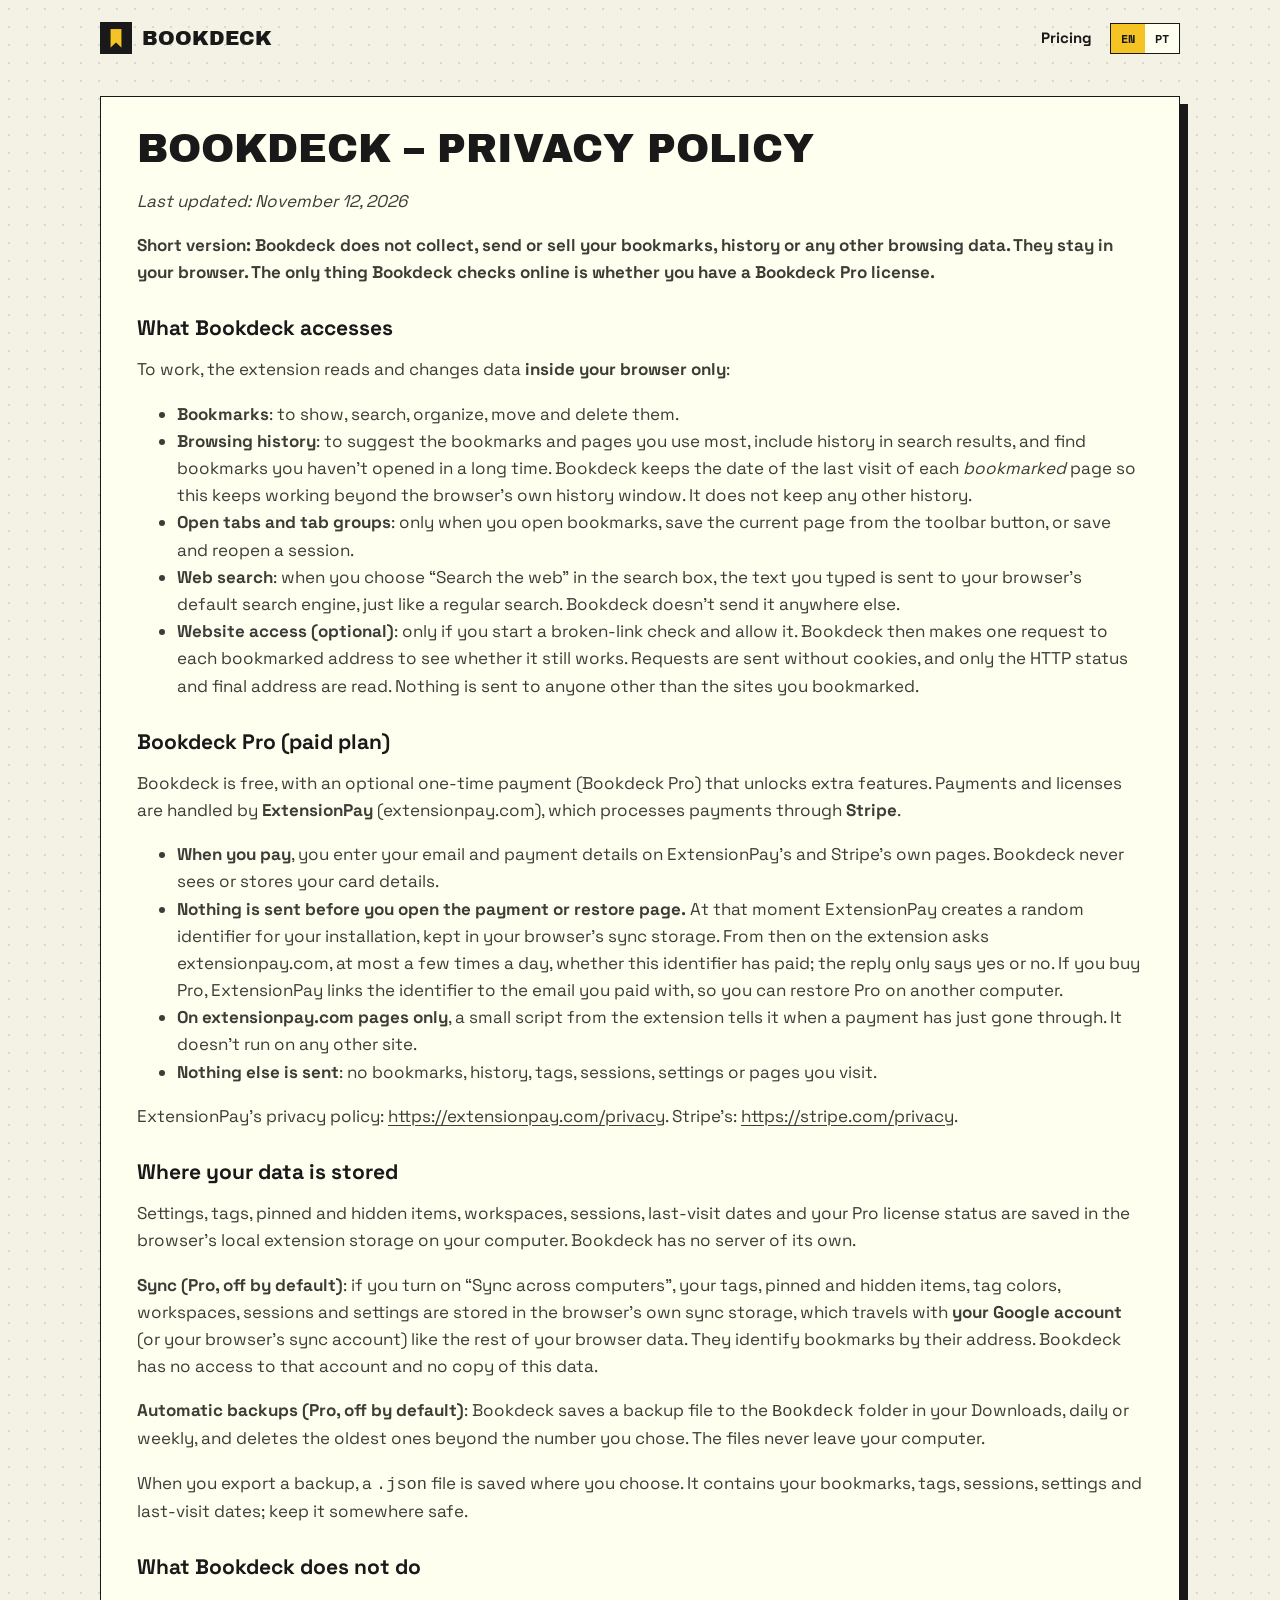
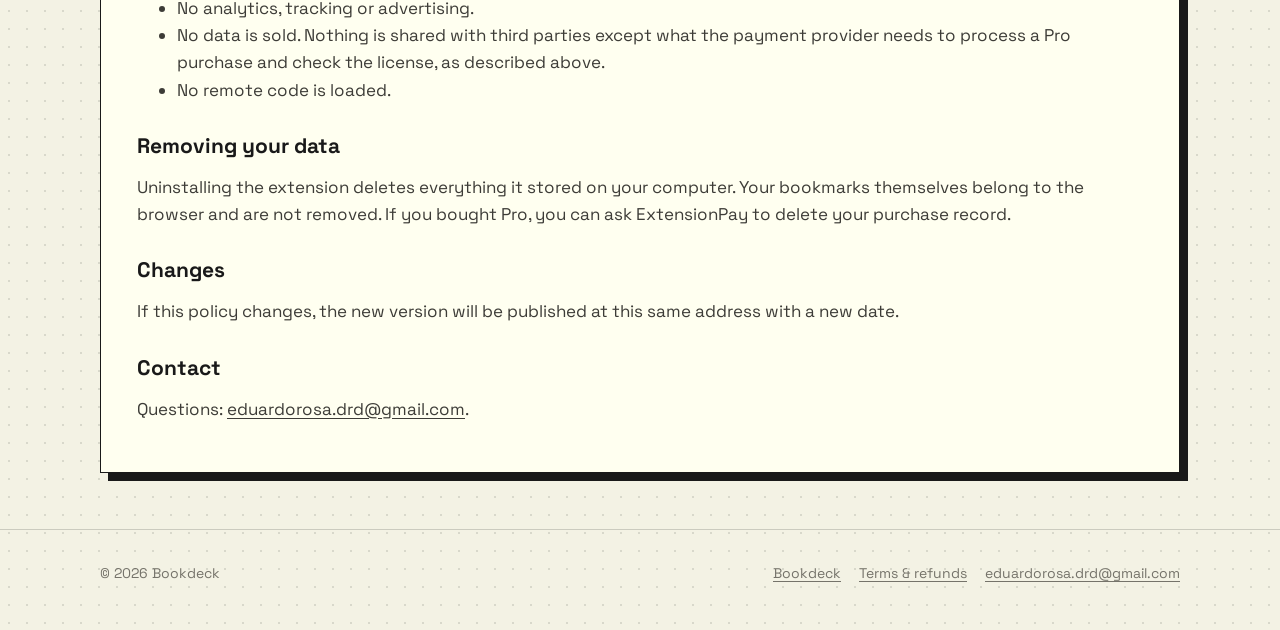
==== privacy.html @ 97731fa0 "Bookdeck site: product, pricing, terms, refunds and privacy Co-Authored-By: Claude Opus 5.5 <noreply" ====
<!doctype html>
<html lang="en" data-lang="en">
<head>
<meta charset="utf-8">
<meta name="viewport" content="width=device-width, initial-scale=1">
<title>Bookdeck – Privacy policy</title>
<link rel="icon" href="img/icon-128.png">
<link rel="stylesheet" href="style.css">
<script src="lang.js"></script>
</head>
<body>
<header class="wrap top">
  <a class="brand" href="./"><img src="img/icon-128.png" alt="">Bookdeck</a>
  <nav class="nav">
    <a href="./#pricing"><span lang="en">Pricing</span><span lang="pt">Preços</span></a>
    <span class="lang"><button data-set-lang="en">EN</button><button data-set-lang="pt">PT</button></span>
  </nav>
</header>
<main class="wrap">
<article class="doc" lang="en">
<h1>Bookdeck – Privacy Policy</h1>
<p><em>Last updated: November 12, 2026</em></p>
<p><strong>Short version: Bookdeck does not collect, send or sell your bookmarks, history or any other browsing data. They stay in your browser. The only thing Bookdeck checks online is whether you have a Bookdeck Pro license.</strong></p>
<h2>What Bookdeck accesses</h2>
<p>To work, the extension reads and changes data <strong>inside your browser only</strong>:</p>
<ul>
<li><strong>Bookmarks</strong>: to show, search, organize, move and delete them.</li>
<li><strong>Browsing history</strong>: to suggest the bookmarks and pages you use most, include history in search results, and find bookmarks you haven&#x27;t opened in a long time. Bookdeck keeps the date of the last visit of each <em>bookmarked</em> page so this keeps working beyond the browser&#x27;s own history window. It does not keep any other history.</li>
<li><strong>Open tabs and tab groups</strong>: only when you open bookmarks, save the current page from the toolbar button, or save and reopen a session.</li>
<li><strong>Web search</strong>: when you choose “Search the web” in the search box, the text you typed is sent to your browser&#x27;s default search engine, just like a regular search. Bookdeck doesn&#x27;t send it anywhere else.</li>
<li><strong>Website access (optional)</strong>: only if you start a broken-link check and allow it. Bookdeck then makes one request to each bookmarked address to see whether it still works. Requests are sent without cookies, and only the HTTP status and final address are read. Nothing is sent to anyone other than the sites you bookmarked.</li>
</ul>
<h2>Bookdeck Pro (paid plan)</h2>
<p>Bookdeck is free, with an optional one-time payment (Bookdeck Pro) that unlocks extra features. Payments and licenses are handled by <strong>ExtensionPay</strong> (extensionpay.com), which processes payments through <strong>Stripe</strong>.</p>
<ul>
<li><strong>When you pay</strong>, you enter your email and payment details on ExtensionPay&#x27;s and Stripe&#x27;s own pages. Bookdeck never sees or stores your card details.</li>
<li><strong>Nothing is sent before you open the payment or restore page.</strong> At that moment ExtensionPay creates a random identifier for your installation, kept in your browser&#x27;s sync storage. From then on the extension asks extensionpay.com, at most a few times a day, whether this identifier has paid; the reply only says yes or no. If you buy Pro, ExtensionPay links the identifier to the email you paid with, so you can restore Pro on another computer.</li>
<li><strong>On extensionpay.com pages only</strong>, a small script from the extension tells it when a payment has just gone through. It doesn&#x27;t run on any other site.</li>
<li><strong>Nothing else is sent</strong>: no bookmarks, history, tags, sessions, settings or pages you visit.</li>
</ul>
<p>ExtensionPay&#x27;s privacy policy: <a href="https://extensionpay.com/privacy">https://extensionpay.com/privacy</a>. Stripe&#x27;s: <a href="https://stripe.com/privacy">https://stripe.com/privacy</a>.</p>
<h2>Where your data is stored</h2>
<p>Settings, tags, pinned and hidden items, workspaces, sessions, last-visit dates and your Pro license status are saved in the browser&#x27;s local extension storage on your computer. Bookdeck has no server of its own.</p>
<p><strong>Sync (Pro, off by default)</strong>: if you turn on “Sync across computers”, your tags, pinned and hidden items, tag colors, workspaces, sessions and settings are stored in the browser&#x27;s own sync storage, which travels with <strong>your Google account</strong> (or your browser&#x27;s sync account) like the rest of your browser data. They identify bookmarks by their address. Bookdeck has no access to that account and no copy of this data.</p>
<p><strong>Automatic backups (Pro, off by default)</strong>: Bookdeck saves a backup file to the <code>Bookdeck</code> folder in your Downloads, daily or weekly, and deletes the oldest ones beyond the number you chose. The files never leave your computer.</p>
<p>When you export a backup, a <code>.json</code> file is saved where you choose. It contains your bookmarks, tags, sessions, settings and last-visit dates; keep it somewhere safe.</p>
<h2>What Bookdeck does not do</h2>
<ul>
<li>No analytics, tracking or advertising.</li>
<li>No data is sold. Nothing is shared with third parties except what the payment provider needs to process a Pro purchase and check the license, as described above.</li>
<li>No remote code is loaded.</li>
</ul>
<h2>Removing your data</h2>
<p>Uninstalling the extension deletes everything it stored on your computer. Your bookmarks themselves belong to the browser and are not removed. If you bought Pro, you can ask ExtensionPay to delete your purchase record.</p>
<h2>Changes</h2>
<p>If this policy changes, the new version will be published at this same address with a new date.</p>
<h2>Contact</h2>
<p>Questions: <a href="mailto:eduardorosa.drd@gmail.com">eduardorosa.drd@gmail.com</a>.</p>
</article>
<article class="doc" lang="pt">
<h1>Bookdeck – Política de Privacidade</h1>
<p><em>Atualizada em 12 de novembro de 2026</em></p>
<p><strong>Resumo: o Bookdeck não coleta, não envia e não vende seus favoritos, seu histórico nem nenhum outro dado de navegação. Eles ficam no seu navegador. A única coisa que o Bookdeck consulta pela internet é se você tem uma licença do Bookdeck Pro.</strong></p>
<h2>O que o Bookdeck acessa</h2>
<p>Para funcionar, a extensão lê e altera dados <strong>somente dentro do seu navegador</strong>:</p>
<ul>
<li><strong>Favoritos</strong>: para mostrar, buscar, organizar, mover e excluir.</li>
<li><strong>Histórico</strong>: para sugerir os favoritos e páginas que você mais usa, incluir o histórico na busca e encontrar favoritos que você não abre há muito tempo. O Bookdeck guarda a data da última visita de cada página <em>que está nos favoritos</em>, para isso continuar funcionando além do período que o navegador guarda. Nenhum outro histórico é guardado.</li>
<li><strong>Abas e grupos de abas</strong>: só quando você abre favoritos, salva a página atual pelo botão da barra ou salva e reabre uma sessão.</li>
<li><strong>Pesquisa na web</strong>: quando você escolhe “Pesquisar na web” na caixa de busca, o texto digitado vai para o mecanismo de busca padrão do seu navegador, como numa busca normal. O Bookdeck não o envia para nenhum outro lugar.</li>
<li><strong>Acesso a sites (opcional)</strong>: só se você iniciar uma verificação de links quebrados e permitir. O Bookdeck faz uma requisição a cada endereço salvo para ver se ainda funciona, sem enviar cookies, lendo apenas o código HTTP e o endereço final. Nada é enviado a ninguém além dos próprios sites que você salvou.</li>
</ul>
<h2>Bookdeck Pro (plano pago)</h2>
<p>O Bookdeck é grátis, com um pagamento único opcional (Bookdeck Pro) que libera recursos extras. Pagamentos e licenças ficam a cargo do <strong>ExtensionPay</strong> (extensionpay.com), que processa os pagamentos pelo <strong>Stripe</strong>.</p>
<ul>
<li><strong>Ao pagar</strong>, você informa seu e-mail e os dados de pagamento nas páginas do próprio ExtensionPay e do Stripe. O Bookdeck nunca vê nem guarda os dados do seu cartão.</li>
<li><strong>Nada é enviado antes de você abrir a página de pagamento ou de recuperação.</strong> Nesse momento o ExtensionPay cria um identificador aleatório para a sua instalação, guardado no armazenamento de sincronização do navegador. A partir daí a extensão pergunta ao extensionpay.com, no máximo algumas vezes por dia, se esse identificador pagou; a resposta diz apenas sim ou não. Se você comprar o Pro, o ExtensionPay associa o identificador ao e-mail usado no pagamento, para você poder recuperar o Pro em outro computador.</li>
<li><strong>Só nas páginas do extensionpay.com</strong>, um pequeno script da extensão avisa quando um pagamento acabou de ser concluído. Ele não roda em nenhum outro site.</li>
<li><strong>Nada mais é enviado</strong>: nenhum favorito, histórico, tag, sessão, configuração ou página visitada.</li>
</ul>
<p>Política de privacidade do ExtensionPay: <a href="https://extensionpay.com/privacy">https://extensionpay.com/privacy</a>. Do Stripe: <a href="https://stripe.com/privacy">https://stripe.com/privacy</a>.</p>
<h2>Onde seus dados ficam</h2>
<p>Configurações, tags, fixados, ocultos, workspaces, sessões, datas de visita e o status da sua licença Pro ficam no armazenamento local da extensão, no seu computador. O Bookdeck não tem servidor próprio.</p>
<p><strong>Sincronização (Pro, desligada por padrão)</strong>: se você ligar “Sincronizar entre computadores”, suas tags, fixados, ocultos, cores de tags, workspaces, sessões e configurações vão para o armazenamento de sincronização do próprio navegador, que acompanha <strong>a sua conta Google</strong> (ou a conta de sincronização do seu navegador), como o restante dos dados do navegador. Os favoritos são identificados pelo endereço. O Bookdeck não tem acesso a essa conta nem cópia desses dados.</p>
<p><strong>Backup automático (Pro, desligado por padrão)</strong>: o Bookdeck salva um arquivo de backup na pasta <code>Bookdeck</code> dos seus Downloads, todo dia ou toda semana, e apaga os mais antigos além da quantidade escolhida. Os arquivos nunca saem do seu computador.</p>
<p>Ao exportar um backup, um arquivo <code>.json</code> é salvo onde você escolher. Ele contém favoritos, tags, sessões, configurações e datas de visita; guarde-o em lugar seguro.</p>
<h2>O que o Bookdeck não faz</h2>
<ul>
<li>Nada de estatísticas de uso, rastreamento ou anúncios.</li>
<li>Nenhum dado é vendido. Nada é compartilhado com terceiros além do que o processador de pagamento precisa para concluir uma compra do Pro e verificar a licença, como descrito acima.</li>
<li>Nenhum código é carregado de fora.</li>
</ul>
<h2>Como apagar seus dados</h2>
<p>Desinstalar a extensão apaga tudo o que ela guardou no seu computador. Seus favoritos pertencem ao navegador e não são removidos. Se você comprou o Pro, pode pedir ao ExtensionPay que apague o registro da compra.</p>
<h2>Mudanças</h2>
<p>Se esta política mudar, a nova versão será publicada neste mesmo endereço, com nova data.</p>
<h2>Contato</h2>
<p>Dúvidas: <a href="mailto:eduardorosa.drd@gmail.com">eduardorosa.drd@gmail.com</a>.</p>
</article>
</main>
<footer>
  <div class="wrap">
    <span>© 2026 Bookdeck</span>
    <nav>
      <a href="./">Bookdeck</a>
      <a href="terms.html"><span lang="en">Terms &amp; refunds</span><span lang="pt">Termos e reembolso</span></a>
      <a href="mailto:eduardorosa.drd@gmail.com">eduardorosa.drd@gmail.com</a>
    </nav>
  </div>
</footer>
</body>
</html>
---- style.css ----
@font-face { font-family: 'Archivo Black'; src: url(fonts/archivo-black-latin-400-normal.woff2) format('woff2'); font-display: swap; }
@font-face { font-family: 'Space Grotesk'; src: url(fonts/space-grotesk-latin-400-normal.woff2) format('woff2'); font-weight: 400; font-display: swap; }
@font-face { font-family: 'Space Grotesk'; src: url(fonts/space-grotesk-latin-700-normal.woff2) format('woff2'); font-weight: 700; font-display: swap; }
@font-face { font-family: 'Space Mono'; src: url(fonts/space-mono-latin-700-normal.woff2) format('woff2'); font-weight: 700; font-display: swap; }

:root {
  --bg: #f3f2e4; --card: #fffff0; --ink: #191919; --text-2: #3d3c37; --text-3: #75736a;
  --accent: #f6c324; --rule: rgba(25, 25, 25, 0.18); --dot: rgba(25, 25, 25, 0.12);
  --display: 'Archivo Black', 'Space Grotesk', system-ui, sans-serif;
  --font: 'Space Grotesk', system-ui, -apple-system, 'Segoe UI', sans-serif;
  --mono: 'Space Mono', ui-monospace, monospace;
  color-scheme: light dark;
}
@media (prefers-color-scheme: dark) {
  :root { --bg: #191919; --card: #222220; --ink: #fffff0; --text-2: #d2d1c4; --text-3: #93928a; --rule: rgba(255, 255, 240, 0.16); --dot: rgba(255, 255, 240, 0.08); }
}

* { box-sizing: border-box; }
html { scroll-behavior: smooth; }
body {
  margin: 0; background: var(--bg); color: var(--ink); font: 17px/1.6 var(--font);
  background-image: radial-gradient(var(--dot) 1.2px, transparent 1.2px); background-size: 18px 18px;
}
a { color: inherit; text-underline-offset: 3px; }
img { max-width: 100%; height: auto; display: block; }

/* one language at a time */
html[data-lang='en'] [lang='pt'], html[data-lang='pt'] [lang='en'] { display: none !important; }

.wrap { width: min(1080px, 100% - 32px); margin: 0 auto; }

/* header */
.top { display: flex; align-items: center; justify-content: space-between; gap: 16px; padding: 22px 0; }
.brand { display: flex; align-items: center; gap: 10px; font-family: var(--display); font-size: 20px; text-transform: uppercase; text-decoration: none; }
.brand img { width: 32px; height: 32px; }
.nav { display: flex; align-items: center; gap: 18px; font-weight: 700; font-size: 15px; }
.nav a { text-decoration: none; }
.nav a:hover { text-decoration: underline; }
.lang { display: inline-flex; border: 1.5px solid var(--ink); background: var(--card); }
.lang button { border: 0; background: none; color: var(--ink); font: 700 12px var(--mono); padding: 6px 10px; cursor: pointer; }
.lang button[aria-pressed='true'] { background: var(--accent); color: #191919; }

/* hero */
.hero { display: grid; grid-template-columns: 1fr 1.15fr; gap: 48px; align-items: center; padding: 40px 0 64px; }
h1 { font-family: var(--display); font-weight: 400; font-size: clamp(36px, 5.4vw, 60px); line-height: 1.02; text-transform: uppercase; margin: 0 0 18px; }
.lead { font-size: 20px; color: var(--text-2); margin: 0 0 28px; }
.cta { display: flex; flex-wrap: wrap; gap: 12px; align-items: center; }
.btn {
  display: inline-flex; align-items: center; gap: 8px; padding: 12px 18px; border: 1.5px solid #191919;
  background: var(--accent); color: #191919; font: 700 15px var(--font); text-decoration: none; box-shadow: 4px 4px 0 #191919;
}
.btn.ghost { background: var(--card); color: var(--ink); border-color: var(--ink); box-shadow: 4px 4px 0 var(--ink); }
.btn[aria-disabled='true'] { opacity: 0.7; cursor: default; }
.note { font: 700 12px var(--mono); color: var(--text-3); text-transform: uppercase; letter-spacing: 0.06em; }
.shot { border: 1.5px solid var(--ink); box-shadow: 8px 8px 0 var(--ink); background: var(--card); }

/* sections */
section { padding: 56px 0; border-top: 1.5px solid var(--rule); }
h2 { font-family: var(--display); font-weight: 400; font-size: clamp(26px, 3.4vw, 36px); text-transform: uppercase; margin: 0 0 24px; line-height: 1.1; }
h3 { font-size: 19px; margin: 0 0 6px; }
.grid3 { display: grid; grid-template-columns: repeat(3, 1fr); gap: 20px; }
.card { background: var(--card); border: 1.5px solid var(--ink); padding: 22px; }
.card p { margin: 0; color: var(--text-2); font-size: 16px; }

/* pricing */
.plans { display: grid; grid-template-columns: 1fr 1fr; gap: 24px; align-items: start; }
.plan { background: var(--card); border: 1.5px solid var(--ink); padding: 26px; }
.plan.pro { box-shadow: 8px 8px 0 var(--accent); border-width: 2px; }
.price { font-family: var(--display); font-size: 44px; line-height: 1; margin: 8px 0 4px; }
.price small { font: 700 14px var(--mono); color: var(--text-3); text-transform: uppercase; margin-left: 6px; }
.plan ul { margin: 18px 0 0; padding: 0; list-style: none; }
.plan li { padding: 8px 0 8px 26px; border-top: 1px solid var(--rule); position: relative; font-size: 16px; }
.plan li::before { content: '✓'; position: absolute; left: 2px; font-weight: 700; }
.fine { color: var(--text-3); font-size: 14px; margin-top: 18px; }

.split { display: grid; grid-template-columns: 1fr 1fr; gap: 40px; align-items: center; }

/* legal pages */
.doc { background: var(--card); border: 1.5px solid var(--ink); box-shadow: 8px 8px 0 var(--ink); padding: 32px 36px; margin: 20px 0 56px; }
.doc h1 { font-size: clamp(28px, 4vw, 40px); }
.doc h2 { font-family: var(--font); font-weight: 700; font-size: 21px; text-transform: none; margin: 30px 0 8px; }
.doc p, .doc li { color: var(--text-2); }

footer { padding: 32px 0 48px; border-top: 1.5px solid var(--rule); font-size: 14px; color: var(--text-3); }
footer .wrap { display: flex; flex-wrap: wrap; gap: 18px; justify-content: space-between; }
footer nav { display: flex; gap: 18px; flex-wrap: wrap; }

@media (max-width: 820px) {
  .hero, .plans, .split, .grid3 { grid-template-columns: 1fr; }
  .hero { padding-top: 16px; gap: 32px; }
  .nav .hide-sm { display: none; }
  .doc { padding: 22px 18px; }
}
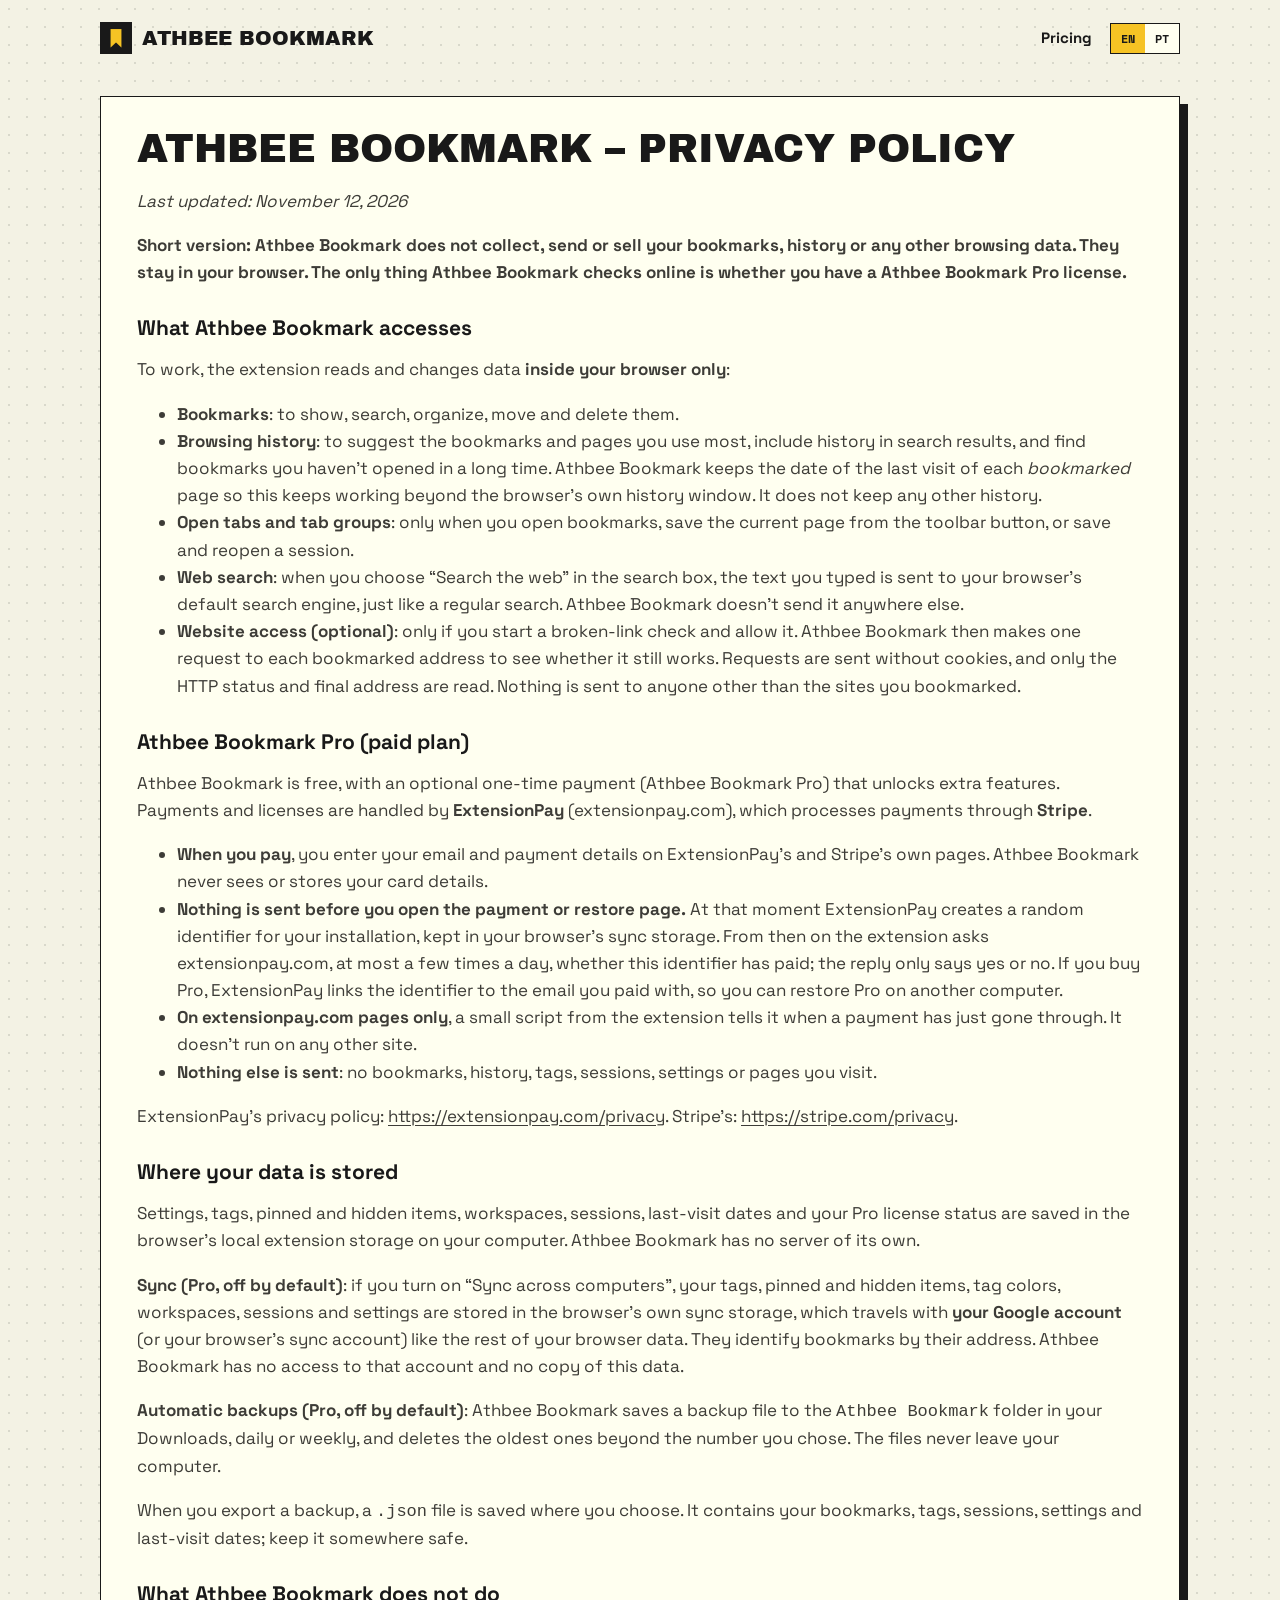
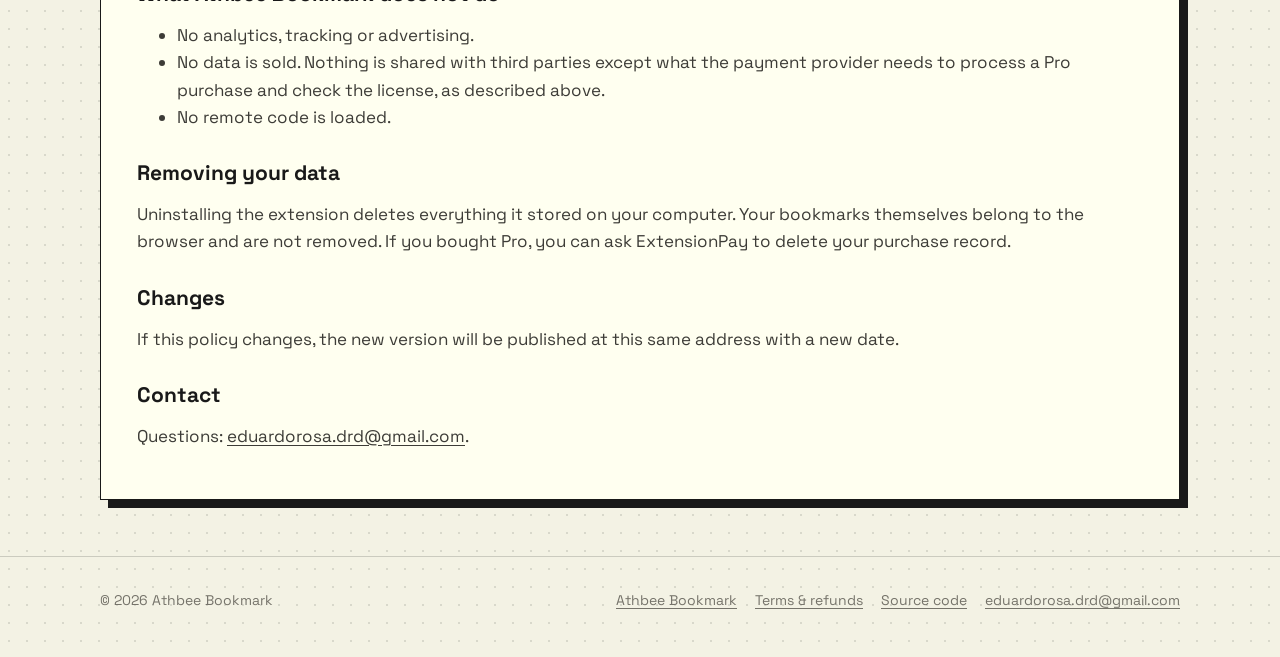
==== commit 103731e1: "Rename to Athbee Bookmark and link to the source code New name across all pages, fresh screenshots, " ====
--- a/privacy.html
+++ b/privacy.html
@@ -3,14 +3,14 @@
 <head>
 <meta charset="utf-8">
 <meta name="viewport" content="width=device-width, initial-scale=1">
-<title>Bookdeck – Privacy policy</title>
+<title>Athbee Bookmark – Privacy policy</title>
 <link rel="icon" href="img/icon-128.png">
 <link rel="stylesheet" href="style.css">
 <script src="lang.js"></script>
 </head>
 <body>
 <header class="wrap top">
-  <a class="brand" href="./"><img src="img/icon-128.png" alt="">Bookdeck</a>
+  <a class="brand" href="./"><img src="img/icon-128.png" alt="">Athbee Bookmark</a>
   <nav class="nav">
     <a href="./#pricing"><span lang="en">Pricing</span><span lang="pt">Preços</span></a>
     <span class="lang"><button data-set-lang="en">EN</button><button data-set-lang="pt">PT</button></span>
@@ -18,33 +18,33 @@
 </header>
 <main class="wrap">
 <article class="doc" lang="en">
-<h1>Bookdeck – Privacy Policy</h1>
+<h1>Athbee Bookmark – Privacy Policy</h1>
 <p><em>Last updated: November 12, 2026</em></p>
-<p><strong>Short version: Bookdeck does not collect, send or sell your bookmarks, history or any other browsing data. They stay in your browser. The only thing Bookdeck checks online is whether you have a Bookdeck Pro license.</strong></p>
-<h2>What Bookdeck accesses</h2>
+<p><strong>Short version: Athbee Bookmark does not collect, send or sell your bookmarks, history or any other browsing data. They stay in your browser. The only thing Athbee Bookmark checks online is whether you have a Athbee Bookmark Pro license.</strong></p>
+<h2>What Athbee Bookmark accesses</h2>
 <p>To work, the extension reads and changes data <strong>inside your browser only</strong>:</p>
 <ul>
 <li><strong>Bookmarks</strong>: to show, search, organize, move and delete them.</li>
-<li><strong>Browsing history</strong>: to suggest the bookmarks and pages you use most, include history in search results, and find bookmarks you haven&#x27;t opened in a long time. Bookdeck keeps the date of the last visit of each <em>bookmarked</em> page so this keeps working beyond the browser&#x27;s own history window. It does not keep any other history.</li>
+<li><strong>Browsing history</strong>: to suggest the bookmarks and pages you use most, include history in search results, and find bookmarks you haven&#x27;t opened in a long time. Athbee Bookmark keeps the date of the last visit of each <em>bookmarked</em> page so this keeps working beyond the browser&#x27;s own history window. It does not keep any other history.</li>
 <li><strong>Open tabs and tab groups</strong>: only when you open bookmarks, save the current page from the toolbar button, or save and reopen a session.</li>
-<li><strong>Web search</strong>: when you choose “Search the web” in the search box, the text you typed is sent to your browser&#x27;s default search engine, just like a regular search. Bookdeck doesn&#x27;t send it anywhere else.</li>
-<li><strong>Website access (optional)</strong>: only if you start a broken-link check and allow it. Bookdeck then makes one request to each bookmarked address to see whether it still works. Requests are sent without cookies, and only the HTTP status and final address are read. Nothing is sent to anyone other than the sites you bookmarked.</li>
+<li><strong>Web search</strong>: when you choose “Search the web” in the search box, the text you typed is sent to your browser&#x27;s default search engine, just like a regular search. Athbee Bookmark doesn&#x27;t send it anywhere else.</li>
+<li><strong>Website access (optional)</strong>: only if you start a broken-link check and allow it. Athbee Bookmark then makes one request to each bookmarked address to see whether it still works. Requests are sent without cookies, and only the HTTP status and final address are read. Nothing is sent to anyone other than the sites you bookmarked.</li>
 </ul>
-<h2>Bookdeck Pro (paid plan)</h2>
-<p>Bookdeck is free, with an optional one-time payment (Bookdeck Pro) that unlocks extra features. Payments and licenses are handled by <strong>ExtensionPay</strong> (extensionpay.com), which processes payments through <strong>Stripe</strong>.</p>
+<h2>Athbee Bookmark Pro (paid plan)</h2>
+<p>Athbee Bookmark is free, with an optional one-time payment (Athbee Bookmark Pro) that unlocks extra features. Payments and licenses are handled by <strong>ExtensionPay</strong> (extensionpay.com), which processes payments through <strong>Stripe</strong>.</p>
 <ul>
-<li><strong>When you pay</strong>, you enter your email and payment details on ExtensionPay&#x27;s and Stripe&#x27;s own pages. Bookdeck never sees or stores your card details.</li>
+<li><strong>When you pay</strong>, you enter your email and payment details on ExtensionPay&#x27;s and Stripe&#x27;s own pages. Athbee Bookmark never sees or stores your card details.</li>
 <li><strong>Nothing is sent before you open the payment or restore page.</strong> At that moment ExtensionPay creates a random identifier for your installation, kept in your browser&#x27;s sync storage. From then on the extension asks extensionpay.com, at most a few times a day, whether this identifier has paid; the reply only says yes or no. If you buy Pro, ExtensionPay links the identifier to the email you paid with, so you can restore Pro on another computer.</li>
 <li><strong>On extensionpay.com pages only</strong>, a small script from the extension tells it when a payment has just gone through. It doesn&#x27;t run on any other site.</li>
 <li><strong>Nothing else is sent</strong>: no bookmarks, history, tags, sessions, settings or pages you visit.</li>
 </ul>
 <p>ExtensionPay&#x27;s privacy policy: <a href="https://extensionpay.com/privacy">https://extensionpay.com/privacy</a>. Stripe&#x27;s: <a href="https://stripe.com/privacy">https://stripe.com/privacy</a>.</p>
 <h2>Where your data is stored</h2>
-<p>Settings, tags, pinned and hidden items, workspaces, sessions, last-visit dates and your Pro license status are saved in the browser&#x27;s local extension storage on your computer. Bookdeck has no server of its own.</p>
-<p><strong>Sync (Pro, off by default)</strong>: if you turn on “Sync across computers”, your tags, pinned and hidden items, tag colors, workspaces, sessions and settings are stored in the browser&#x27;s own sync storage, which travels with <strong>your Google account</strong> (or your browser&#x27;s sync account) like the rest of your browser data. They identify bookmarks by their address. Bookdeck has no access to that account and no copy of this data.</p>
-<p><strong>Automatic backups (Pro, off by default)</strong>: Bookdeck saves a backup file to the <code>Bookdeck</code> folder in your Downloads, daily or weekly, and deletes the oldest ones beyond the number you chose. The files never leave your computer.</p>
+<p>Settings, tags, pinned and hidden items, workspaces, sessions, last-visit dates and your Pro license status are saved in the browser&#x27;s local extension storage on your computer. Athbee Bookmark has no server of its own.</p>
+<p><strong>Sync (Pro, off by default)</strong>: if you turn on “Sync across computers”, your tags, pinned and hidden items, tag colors, workspaces, sessions and settings are stored in the browser&#x27;s own sync storage, which travels with <strong>your Google account</strong> (or your browser&#x27;s sync account) like the rest of your browser data. They identify bookmarks by their address. Athbee Bookmark has no access to that account and no copy of this data.</p>
+<p><strong>Automatic backups (Pro, off by default)</strong>: Athbee Bookmark saves a backup file to the <code>Athbee Bookmark</code> folder in your Downloads, daily or weekly, and deletes the oldest ones beyond the number you chose. The files never leave your computer.</p>
 <p>When you export a backup, a <code>.json</code> file is saved where you choose. It contains your bookmarks, tags, sessions, settings and last-visit dates; keep it somewhere safe.</p>
-<h2>What Bookdeck does not do</h2>
+<h2>What Athbee Bookmark does not do</h2>
 <ul>
 <li>No analytics, tracking or advertising.</li>
 <li>No data is sold. Nothing is shared with third parties except what the payment provider needs to process a Pro purchase and check the license, as described above.</li>
@@ -58,33 +58,33 @@
 <p>Questions: <a href="mailto:eduardorosa.drd@gmail.com">eduardorosa.drd@gmail.com</a>.</p>
 </article>
 <article class="doc" lang="pt">
-<h1>Bookdeck – Política de Privacidade</h1>
+<h1>Athbee Bookmark – Política de Privacidade</h1>
 <p><em>Atualizada em 12 de novembro de 2026</em></p>
-<p><strong>Resumo: o Bookdeck não coleta, não envia e não vende seus favoritos, seu histórico nem nenhum outro dado de navegação. Eles ficam no seu navegador. A única coisa que o Bookdeck consulta pela internet é se você tem uma licença do Bookdeck Pro.</strong></p>
-<h2>O que o Bookdeck acessa</h2>
+<p><strong>Resumo: o Athbee Bookmark não coleta, não envia e não vende seus favoritos, seu histórico nem nenhum outro dado de navegação. Eles ficam no seu navegador. A única coisa que o Athbee Bookmark consulta pela internet é se você tem uma licença do Athbee Bookmark Pro.</strong></p>
+<h2>O que o Athbee Bookmark acessa</h2>
 <p>Para funcionar, a extensão lê e altera dados <strong>somente dentro do seu navegador</strong>:</p>
 <ul>
 <li><strong>Favoritos</strong>: para mostrar, buscar, organizar, mover e excluir.</li>
-<li><strong>Histórico</strong>: para sugerir os favoritos e páginas que você mais usa, incluir o histórico na busca e encontrar favoritos que você não abre há muito tempo. O Bookdeck guarda a data da última visita de cada página <em>que está nos favoritos</em>, para isso continuar funcionando além do período que o navegador guarda. Nenhum outro histórico é guardado.</li>
+<li><strong>Histórico</strong>: para sugerir os favoritos e páginas que você mais usa, incluir o histórico na busca e encontrar favoritos que você não abre há muito tempo. O Athbee Bookmark guarda a data da última visita de cada página <em>que está nos favoritos</em>, para isso continuar funcionando além do período que o navegador guarda. Nenhum outro histórico é guardado.</li>
 <li><strong>Abas e grupos de abas</strong>: só quando você abre favoritos, salva a página atual pelo botão da barra ou salva e reabre uma sessão.</li>
-<li><strong>Pesquisa na web</strong>: quando você escolhe “Pesquisar na web” na caixa de busca, o texto digitado vai para o mecanismo de busca padrão do seu navegador, como numa busca normal. O Bookdeck não o envia para nenhum outro lugar.</li>
-<li><strong>Acesso a sites (opcional)</strong>: só se você iniciar uma verificação de links quebrados e permitir. O Bookdeck faz uma requisição a cada endereço salvo para ver se ainda funciona, sem enviar cookies, lendo apenas o código HTTP e o endereço final. Nada é enviado a ninguém além dos próprios sites que você salvou.</li>
+<li><strong>Pesquisa na web</strong>: quando você escolhe “Pesquisar na web” na caixa de busca, o texto digitado vai para o mecanismo de busca padrão do seu navegador, como numa busca normal. O Athbee Bookmark não o envia para nenhum outro lugar.</li>
+<li><strong>Acesso a sites (opcional)</strong>: só se você iniciar uma verificação de links quebrados e permitir. O Athbee Bookmark faz uma requisição a cada endereço salvo para ver se ainda funciona, sem enviar cookies, lendo apenas o código HTTP e o endereço final. Nada é enviado a ninguém além dos próprios sites que você salvou.</li>
 </ul>
-<h2>Bookdeck Pro (plano pago)</h2>
-<p>O Bookdeck é grátis, com um pagamento único opcional (Bookdeck Pro) que libera recursos extras. Pagamentos e licenças ficam a cargo do <strong>ExtensionPay</strong> (extensionpay.com), que processa os pagamentos pelo <strong>Stripe</strong>.</p>
+<h2>Athbee Bookmark Pro (plano pago)</h2>
+<p>O Athbee Bookmark é grátis, com um pagamento único opcional (Athbee Bookmark Pro) que libera recursos extras. Pagamentos e licenças ficam a cargo do <strong>ExtensionPay</strong> (extensionpay.com), que processa os pagamentos pelo <strong>Stripe</strong>.</p>
 <ul>
-<li><strong>Ao pagar</strong>, você informa seu e-mail e os dados de pagamento nas páginas do próprio ExtensionPay e do Stripe. O Bookdeck nunca vê nem guarda os dados do seu cartão.</li>
+<li><strong>Ao pagar</strong>, você informa seu e-mail e os dados de pagamento nas páginas do próprio ExtensionPay e do Stripe. O Athbee Bookmark nunca vê nem guarda os dados do seu cartão.</li>
 <li><strong>Nada é enviado antes de você abrir a página de pagamento ou de recuperação.</strong> Nesse momento o ExtensionPay cria um identificador aleatório para a sua instalação, guardado no armazenamento de sincronização do navegador. A partir daí a extensão pergunta ao extensionpay.com, no máximo algumas vezes por dia, se esse identificador pagou; a resposta diz apenas sim ou não. Se você comprar o Pro, o ExtensionPay associa o identificador ao e-mail usado no pagamento, para você poder recuperar o Pro em outro computador.</li>
 <li><strong>Só nas páginas do extensionpay.com</strong>, um pequeno script da extensão avisa quando um pagamento acabou de ser concluído. Ele não roda em nenhum outro site.</li>
 <li><strong>Nada mais é enviado</strong>: nenhum favorito, histórico, tag, sessão, configuração ou página visitada.</li>
 </ul>
 <p>Política de privacidade do ExtensionPay: <a href="https://extensionpay.com/privacy">https://extensionpay.com/privacy</a>. Do Stripe: <a href="https://stripe.com/privacy">https://stripe.com/privacy</a>.</p>
 <h2>Onde seus dados ficam</h2>
-<p>Configurações, tags, fixados, ocultos, workspaces, sessões, datas de visita e o status da sua licença Pro ficam no armazenamento local da extensão, no seu computador. O Bookdeck não tem servidor próprio.</p>
-<p><strong>Sincronização (Pro, desligada por padrão)</strong>: se você ligar “Sincronizar entre computadores”, suas tags, fixados, ocultos, cores de tags, workspaces, sessões e configurações vão para o armazenamento de sincronização do próprio navegador, que acompanha <strong>a sua conta Google</strong> (ou a conta de sincronização do seu navegador), como o restante dos dados do navegador. Os favoritos são identificados pelo endereço. O Bookdeck não tem acesso a essa conta nem cópia desses dados.</p>
-<p><strong>Backup automático (Pro, desligado por padrão)</strong>: o Bookdeck salva um arquivo de backup na pasta <code>Bookdeck</code> dos seus Downloads, todo dia ou toda semana, e apaga os mais antigos além da quantidade escolhida. Os arquivos nunca saem do seu computador.</p>
+<p>Configurações, tags, fixados, ocultos, workspaces, sessões, datas de visita e o status da sua licença Pro ficam no armazenamento local da extensão, no seu computador. O Athbee Bookmark não tem servidor próprio.</p>
+<p><strong>Sincronização (Pro, desligada por padrão)</strong>: se você ligar “Sincronizar entre computadores”, suas tags, fixados, ocultos, cores de tags, workspaces, sessões e configurações vão para o armazenamento de sincronização do próprio navegador, que acompanha <strong>a sua conta Google</strong> (ou a conta de sincronização do seu navegador), como o restante dos dados do navegador. Os favoritos são identificados pelo endereço. O Athbee Bookmark não tem acesso a essa conta nem cópia desses dados.</p>
+<p><strong>Backup automático (Pro, desligado por padrão)</strong>: o Athbee Bookmark salva um arquivo de backup na pasta <code>Athbee Bookmark</code> dos seus Downloads, todo dia ou toda semana, e apaga os mais antigos além da quantidade escolhida. Os arquivos nunca saem do seu computador.</p>
 <p>Ao exportar um backup, um arquivo <code>.json</code> é salvo onde você escolher. Ele contém favoritos, tags, sessões, configurações e datas de visita; guarde-o em lugar seguro.</p>
-<h2>O que o Bookdeck não faz</h2>
+<h2>O que o Athbee Bookmark não faz</h2>
 <ul>
 <li>Nada de estatísticas de uso, rastreamento ou anúncios.</li>
 <li>Nenhum dado é vendido. Nada é compartilhado com terceiros além do que o processador de pagamento precisa para concluir uma compra do Pro e verificar a licença, como descrito acima.</li>
@@ -100,10 +100,11 @@
 </main>
 <footer>
   <div class="wrap">
-    <span>© 2026 Bookdeck</span>
+    <span>© 2026 Athbee Bookmark</span>
     <nav>
-      <a href="./">Bookdeck</a>
+      <a href="./">Athbee Bookmark</a>
       <a href="terms.html"><span lang="en">Terms &amp; refunds</span><span lang="pt">Termos e reembolso</span></a>
+      <a href="https://github.com/erdodrddev-stack/athbee-bookmark-extension"><span lang="en">Source code</span><span lang="pt">Código-fonte</span></a>
       <a href="mailto:eduardorosa.drd@gmail.com">eduardorosa.drd@gmail.com</a>
     </nav>
   </div>
--- a/style.css
+++ b/style.css
@@ -31,7 +31,7 @@
 
 /* header */
 .top { display: flex; align-items: center; justify-content: space-between; gap: 16px; padding: 22px 0; }
-.brand { display: flex; align-items: center; gap: 10px; font-family: var(--display); font-size: 20px; text-transform: uppercase; text-decoration: none; }
+.brand { display: flex; align-items: center; gap: 10px; font-family: var(--display); font-size: 20px; line-height: 1.05; text-transform: uppercase; text-decoration: none; }
 .brand img { width: 32px; height: 32px; }
 .nav { display: flex; align-items: center; gap: 18px; font-weight: 700; font-size: 15px; }
 .nav a { text-decoration: none; }
